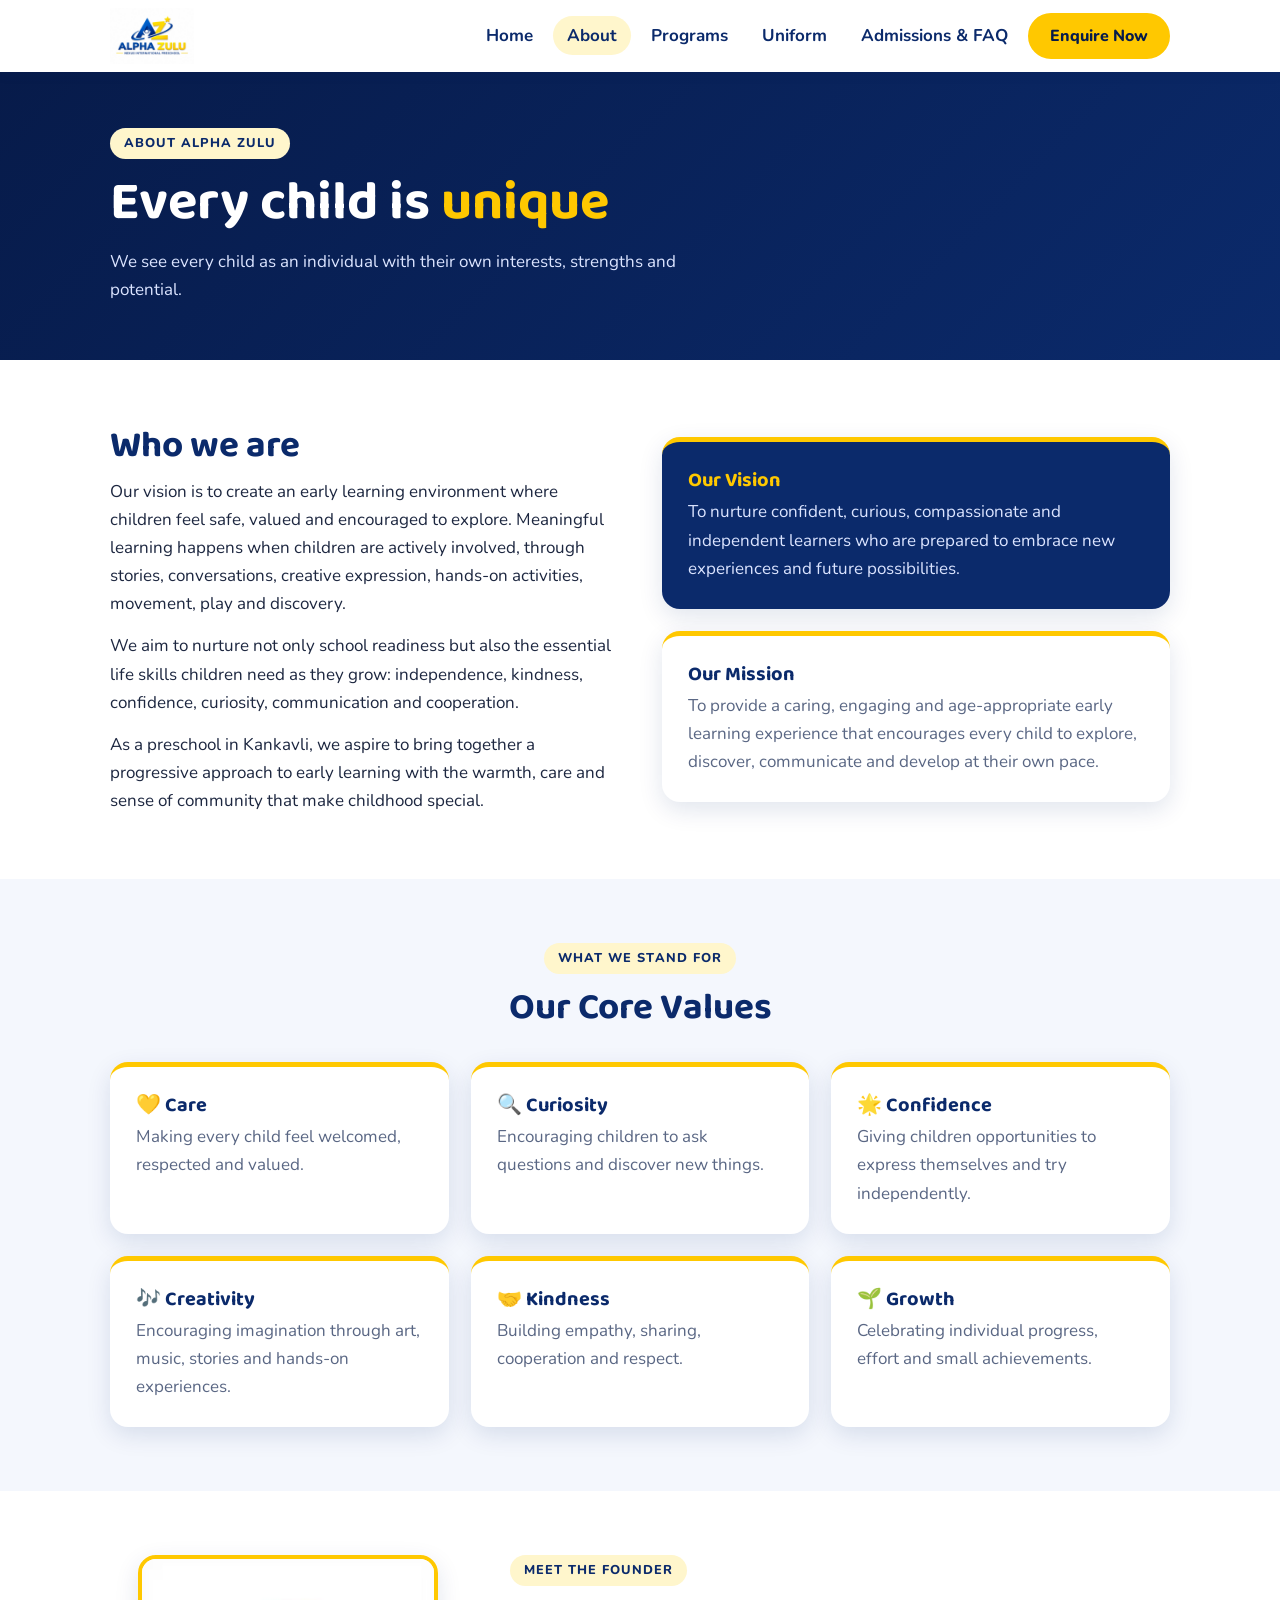
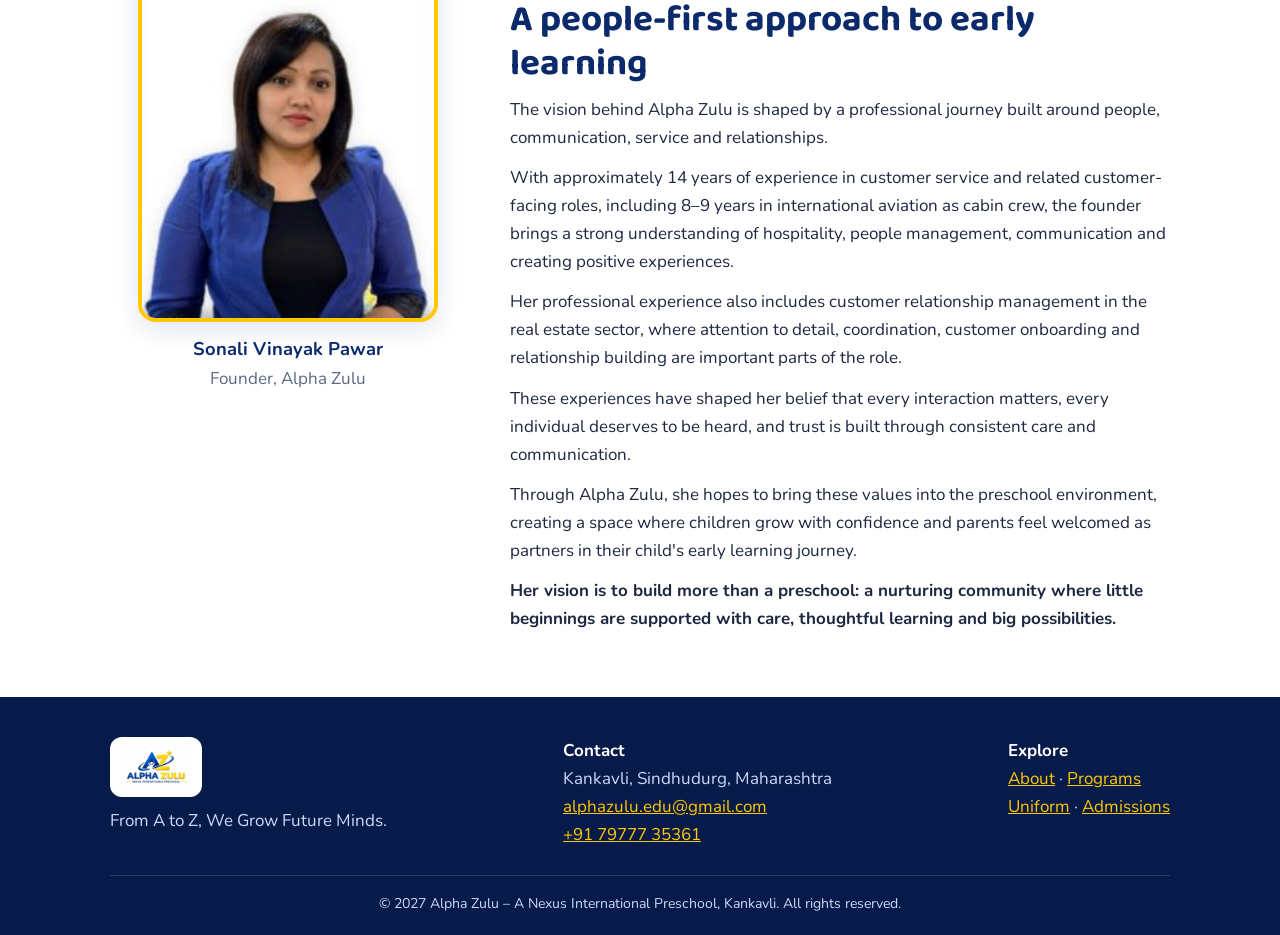
==== about.html @ 04980e69 "Add Alpha Zulu preschool website" ====
<!DOCTYPE html>
<html lang="en">
<head>
<meta charset="UTF-8">
<meta name="viewport" content="width=device-width,initial-scale=1">
<title>About Us | Alpha Zulu Preschool, Kankavli</title>
<meta name="description" content="Learn about Alpha Zulu's vision, mission, core values and founder.">
<link rel="icon" href="assets/logo.jpg">
<link href="https://fonts.googleapis.com/css2?family=Baloo+2:wght@600;700&family=Nunito:wght@400;600;700;800&display=swap" rel="stylesheet">
<link rel="stylesheet" href="style.css">
</head>
<body>
<header><div class="nav">
  <a href="index.html"><img src="assets/logo.jpg" alt="Alpha Zulu logo"></a>
  <button class="menu-btn" aria-label="Menu">☰</button>
  <ul>
    <li><a class="link" href="index.html">Home</a></li>
    <li><a class="link active" href="about.html">About</a></li>
    <li><a class="link" href="programs.html">Programs</a></li>
    <li><a class="link" href="uniform.html">Uniform</a></li>
    <li><a class="link" href="admissions.html">Admissions &amp; FAQ</a></li>
    <li><a class="btn primary" href="admissions.html#enquire" style="padding:8px 20px">Enquire Now</a></li>
  </ul>
</div></header>

<section class="hero page-hero">
  <div class="wrap"><span class="eyebrow">About Alpha Zulu</span><h1>Every child is <span>unique</span></h1>
  <p style="margin-top:12px">We see every child as an individual with their own interests, strengths and potential.</p></div>
</section>

<section>
  <div class="wrap two">
    <div>
      <h2>Who we are</h2>
      <p>Our vision is to create an early learning environment where children feel safe, valued and encouraged to explore. Meaningful learning happens when children are actively involved, through stories, conversations, creative expression, hands-on activities, movement, play and discovery.</p>
      <p style="margin-top:14px">We aim to nurture not only school readiness but also the essential life skills children need as they grow: independence, kindness, confidence, curiosity, communication and cooperation.</p>
      <p style="margin-top:14px">As a preschool in Kankavli, we aspire to bring together a progressive approach to early learning with the warmth, care and sense of community that make childhood special.</p>
    </div>
    <div class="grid" style="margin-top:0">
      <div class="card navy"><h3>Our Vision</h3><p>To nurture confident, curious, compassionate and independent learners who are prepared to embrace new experiences and future possibilities.</p></div>
      <div class="card"><h3>Our Mission</h3><p>To provide a caring, engaging and age-appropriate early learning experience that encourages every child to explore, discover, communicate and develop at their own pace.</p></div>
    </div>
  </div>
</section>

<section class="alt">
  <div class="wrap">
    <div class="center"><span class="eyebrow">What we stand for</span><h2>Our Core Values</h2></div>
    <div class="grid g3">
      <div class="card"><h3>💛 Care</h3><p>Making every child feel welcomed, respected and valued.</p></div>
      <div class="card"><h3>🔍 Curiosity</h3><p>Encouraging children to ask questions and discover new things.</p></div>
      <div class="card"><h3>🌟 Confidence</h3><p>Giving children opportunities to express themselves and try independently.</p></div>
      <div class="card"><h3>🎶 Creativity</h3><p>Encouraging imagination through art, music, stories and hands-on experiences.</p></div>
      <div class="card"><h3>🤝 Kindness</h3><p>Building empathy, sharing, cooperation and respect.</p></div>
      <div class="card"><h3>🌱 Growth</h3><p>Celebrating individual progress, effort and small achievements.</p></div>
    </div>
  </div>
</section>

<section>
  <div class="wrap two" style="grid-template-columns:.7fr 1.3fr;align-items:start">
    <div>
      <img class="founder-img" src="assets/founder.jpg" alt="Sonali Vinayak Pawar, Founder of Alpha Zulu">
      <p class="center" style="margin-top:12px"><b style="color:var(--navy);font-size:1.15rem">Sonali Vinayak Pawar</b><br><span style="color:var(--muted)">Founder, Alpha Zulu</span></p>
    </div>
    <div>
      <span class="eyebrow">Meet the Founder</span>
      <h2>A people-first approach to early learning</h2>
      <p>The vision behind Alpha Zulu is shaped by a professional journey built around people, communication, service and relationships.</p>
      <p style="margin-top:12px">With approximately 14 years of experience in customer service and related customer-facing roles, including 8–9 years in international aviation as cabin crew, the founder brings a strong understanding of hospitality, people management, communication and creating positive experiences.</p>
      <p style="margin-top:12px">Her professional experience also includes customer relationship management in the real estate sector, where attention to detail, coordination, customer onboarding and relationship building are important parts of the role.</p>
      <p style="margin-top:12px">These experiences have shaped her belief that every interaction matters, every individual deserves to be heard, and trust is built through consistent care and communication.</p>
      <p style="margin-top:12px">Through Alpha Zulu, she hopes to bring these values into the preschool environment, creating a space where children grow with confidence and parents feel welcomed as partners in their child's early learning journey.</p>
      <p style="margin-top:12px"><b>Her vision is to build more than a preschool: a nurturing community where little beginnings are supported with care, thoughtful learning and big possibilities.</b></p>
    </div>
  </div>
</section>

<footer><div class="wrap">
  <div class="foot">
    <div><img class="logo" src="assets/logo.jpg" alt="Alpha Zulu"><p style="margin-top:10px">From A to Z, We Grow Future Minds.</p></div>
    <div><b style="color:#fff">Contact</b><br>Kankavli, Sindhudurg, Maharashtra<br><a href="mailto:alphazulu.edu@gmail.com">alphazulu.edu@gmail.com</a><br><a href="tel:+917977735361">+91 79777 35361</a></div>
    <div><b style="color:#fff">Explore</b><br><a href="about.html">About</a> · <a href="programs.html">Programs</a><br><a href="uniform.html">Uniform</a> · <a href="admissions.html">Admissions</a></div>
  </div>
  <p class="copy">© 2027 Alpha Zulu – A Nexus International Preschool, Kankavli. All rights reserved.</p>
</div></footer>
<script src="script.js"></script>
</body>
</html>
---- style.css ----
:root{
  --navy:#0b2a6b; --navy-dark:#071b4a; --yellow:#ffc800; --yellow-soft:#fff6cc;
  --white:#fff; --cloud:#f4f7fd; --text:#1d2740; --muted:#5a6784;
  --radius:18px; --shadow:0 8px 24px rgba(11,42,107,.12);
}
*{box-sizing:border-box;margin:0;padding:0}
html{scroll-behavior:smooth}
body{font-family:'Nunito',system-ui,-apple-system,Segoe UI,sans-serif;color:var(--text);background:#fff;line-height:1.65;font-size:17px}
h1,h2,h3{font-family:'Baloo 2','Nunito',sans-serif;color:var(--navy);line-height:1.2}
h1{font-size:clamp(2.1rem,5vw,3.4rem)} h2{font-size:clamp(1.7rem,3.5vw,2.3rem);margin-bottom:.6rem} h3{font-size:1.25rem;margin-bottom:.4rem}
img{max-width:100%;display:block}
a{color:var(--navy)}
.wrap{max-width:1100px;margin:0 auto;padding:0 20px}
section{padding:64px 0}
.alt{background:var(--cloud)}
.eyebrow{display:inline-block;background:var(--yellow-soft);color:var(--navy);font-weight:800;font-size:.8rem;letter-spacing:.08em;text-transform:uppercase;padding:5px 14px;border-radius:99px;margin-bottom:12px}
.center{text-align:center}
.lead{font-size:1.15rem;color:var(--muted);max-width:720px}
.center .lead{margin:0 auto}

/* header */
header{position:sticky;top:0;z-index:50;background:#fff;box-shadow:0 2px 12px rgba(11,42,107,.08)}
.nav{display:flex;align-items:center;justify-content:space-between;padding:8px 20px;max-width:1100px;margin:0 auto}
.nav img{height:56px;width:auto}
.nav ul{display:flex;gap:6px;list-style:none;align-items:center}
.nav a.link{text-decoration:none;font-weight:700;padding:8px 14px;border-radius:99px;color:var(--navy)}
.nav a.link:hover,.nav a.link.active{background:var(--yellow-soft)}
.menu-btn{display:none;background:none;border:0;font-size:1.8rem;color:var(--navy);cursor:pointer}

/* buttons */
.btn{display:inline-block;text-decoration:none;font-weight:800;padding:13px 26px;border-radius:99px;border:2px solid var(--navy);transition:.2s;cursor:pointer;font-size:1rem;font-family:inherit}
.btn.primary{background:var(--yellow);border-color:var(--yellow);color:var(--navy-dark)}
.btn.primary:hover{background:#ffd633;transform:translateY(-2px)}
.btn.ghost{background:transparent;color:var(--navy)}
.btn.ghost:hover{background:var(--navy);color:#fff}
.btn-row{display:flex;gap:12px;flex-wrap:wrap;margin-top:24px}

/* hero */
.hero{background:linear-gradient(135deg,var(--navy-dark),var(--navy));color:#fff;position:relative;overflow:hidden;padding:80px 0}
.hero h1,.hero h2{color:#fff}
.hero h1 span{color:var(--yellow)}
.hero .tag{color:var(--yellow);font-family:'Baloo 2',sans-serif;font-size:1.3rem;margin:6px 0 16px}
.hero p{max-width:600px;color:#dbe4ff}
.hero-grid{display:grid;grid-template-columns:1.2fr .8fr;gap:40px;align-items:center}
.logo-card{background:#fff;border-radius:28px;padding:20px;box-shadow:0 20px 50px rgba(0,0,0,.3);transform:rotate(2deg)}
.badge{display:inline-block;background:var(--yellow);color:var(--navy-dark);font-weight:800;padding:8px 18px;border-radius:99px;margin-top:20px}
.cloud{position:absolute;opacity:.08;font-size:9rem;user-select:none}
.page-hero{padding:56px 0}

/* cards */
.grid{display:grid;gap:22px;margin-top:32px}
.g2{grid-template-columns:repeat(2,1fr)} .g3{grid-template-columns:repeat(3,1fr)} .g4{grid-template-columns:repeat(4,1fr)}
.card{background:#fff;border-radius:var(--radius);padding:26px;box-shadow:var(--shadow);border-top:5px solid var(--yellow)}
.card .icon{font-size:2rem;margin-bottom:8px}
.card p{color:var(--muted)}
.card.navy{background:var(--navy);border-top-color:var(--yellow)} .card.navy h3{color:var(--yellow)} .card.navy p{color:#dbe4ff}
.prog .age{display:inline-block;font-size:.8rem;font-weight:800;background:var(--yellow-soft);padding:3px 12px;border-radius:99px;margin-bottom:10px}
.note{font-size:.92rem;color:var(--muted);margin-top:20px;font-style:italic}
.quote{font-family:'Baloo 2',sans-serif;font-size:clamp(1.4rem,3vw,2rem);color:var(--navy);text-align:center}
.quote span{color:#d9a900}

/* two col */
.two{display:grid;grid-template-columns:1fr 1fr;gap:44px;align-items:center}
.founder-photo{aspect-ratio:4/5;background:repeating-linear-gradient(45deg,#eaf0fb,#eaf0fb 12px,#f4f7fd 12px,#f4f7fd 24px);border:3px dashed var(--navy);border-radius:var(--radius);display:flex;align-items:center;justify-content:center;text-align:center;color:var(--navy);font-weight:700;padding:20px}
.founder-img{width:100%;max-width:300px;margin:0 auto;border-radius:var(--radius);box-shadow:var(--shadow);border:4px solid var(--yellow)}
.ph{background:var(--yellow-soft);padding:1px 8px;border-radius:6px}

/* uniform */
.uniform-img{border-radius:var(--radius);box-shadow:var(--shadow);cursor:zoom-in;width:100%}
.swatches{display:flex;gap:18px;flex-wrap:wrap;margin-top:18px}
.sw{display:flex;align-items:center;gap:10px;font-weight:700}
.sw i{width:34px;height:34px;border-radius:50%;border:2px solid #cfd8ee;display:inline-block}
.lightbox{position:fixed;inset:0;background:rgba(7,27,74,.92);display:none;align-items:center;justify-content:center;z-index:100;padding:20px;cursor:zoom-out;overflow:auto}
.lightbox.open{display:flex}
.lightbox img{max-height:95vh;border-radius:12px}

/* faq */
details{background:#fff;border-radius:14px;box-shadow:var(--shadow);padding:16px 22px;margin-bottom:14px}
summary{font-weight:800;color:var(--navy);cursor:pointer;font-size:1.05rem}
details p{margin-top:10px;color:var(--muted)}

/* form */
form{background:#fff;border-radius:var(--radius);padding:28px;box-shadow:var(--shadow);border-top:5px solid var(--yellow)}
label{display:block;font-weight:700;margin:14px 0 5px;color:var(--navy)}
input,select,textarea{width:100%;padding:12px 14px;border:2px solid #d5ddf0;border-radius:12px;font:inherit}
input:focus,select:focus,textarea:focus{outline:none;border-color:var(--navy)}
.info li{list-style:none;margin:12px 0}
.info b{color:var(--navy)}

/* footer */
footer{background:var(--navy-dark);color:#cdd8f7;padding:40px 0 20px}
footer a{color:var(--yellow)}
.foot{display:flex;justify-content:space-between;gap:30px;flex-wrap:wrap}
footer .logo{background:#fff;border-radius:12px;padding:6px 10px;height:60px;width:auto}
.copy{border-top:1px solid rgba(255,255,255,.15);margin-top:26px;padding-top:16px;font-size:.88rem;text-align:center}

@media(max-width:860px){
  .hero-grid,.two,.g2,.g3,.g4{grid-template-columns:1fr}
  .logo-card{transform:none;max-width:420px}
  .menu-btn{display:block}
  .nav ul{display:none;position:absolute;top:100%;left:0;right:0;background:#fff;flex-direction:column;padding:12px;box-shadow:0 8px 12px rgba(0,0,0,.1)}
  .nav ul.open{display:flex}
  section{padding:48px 0}
}
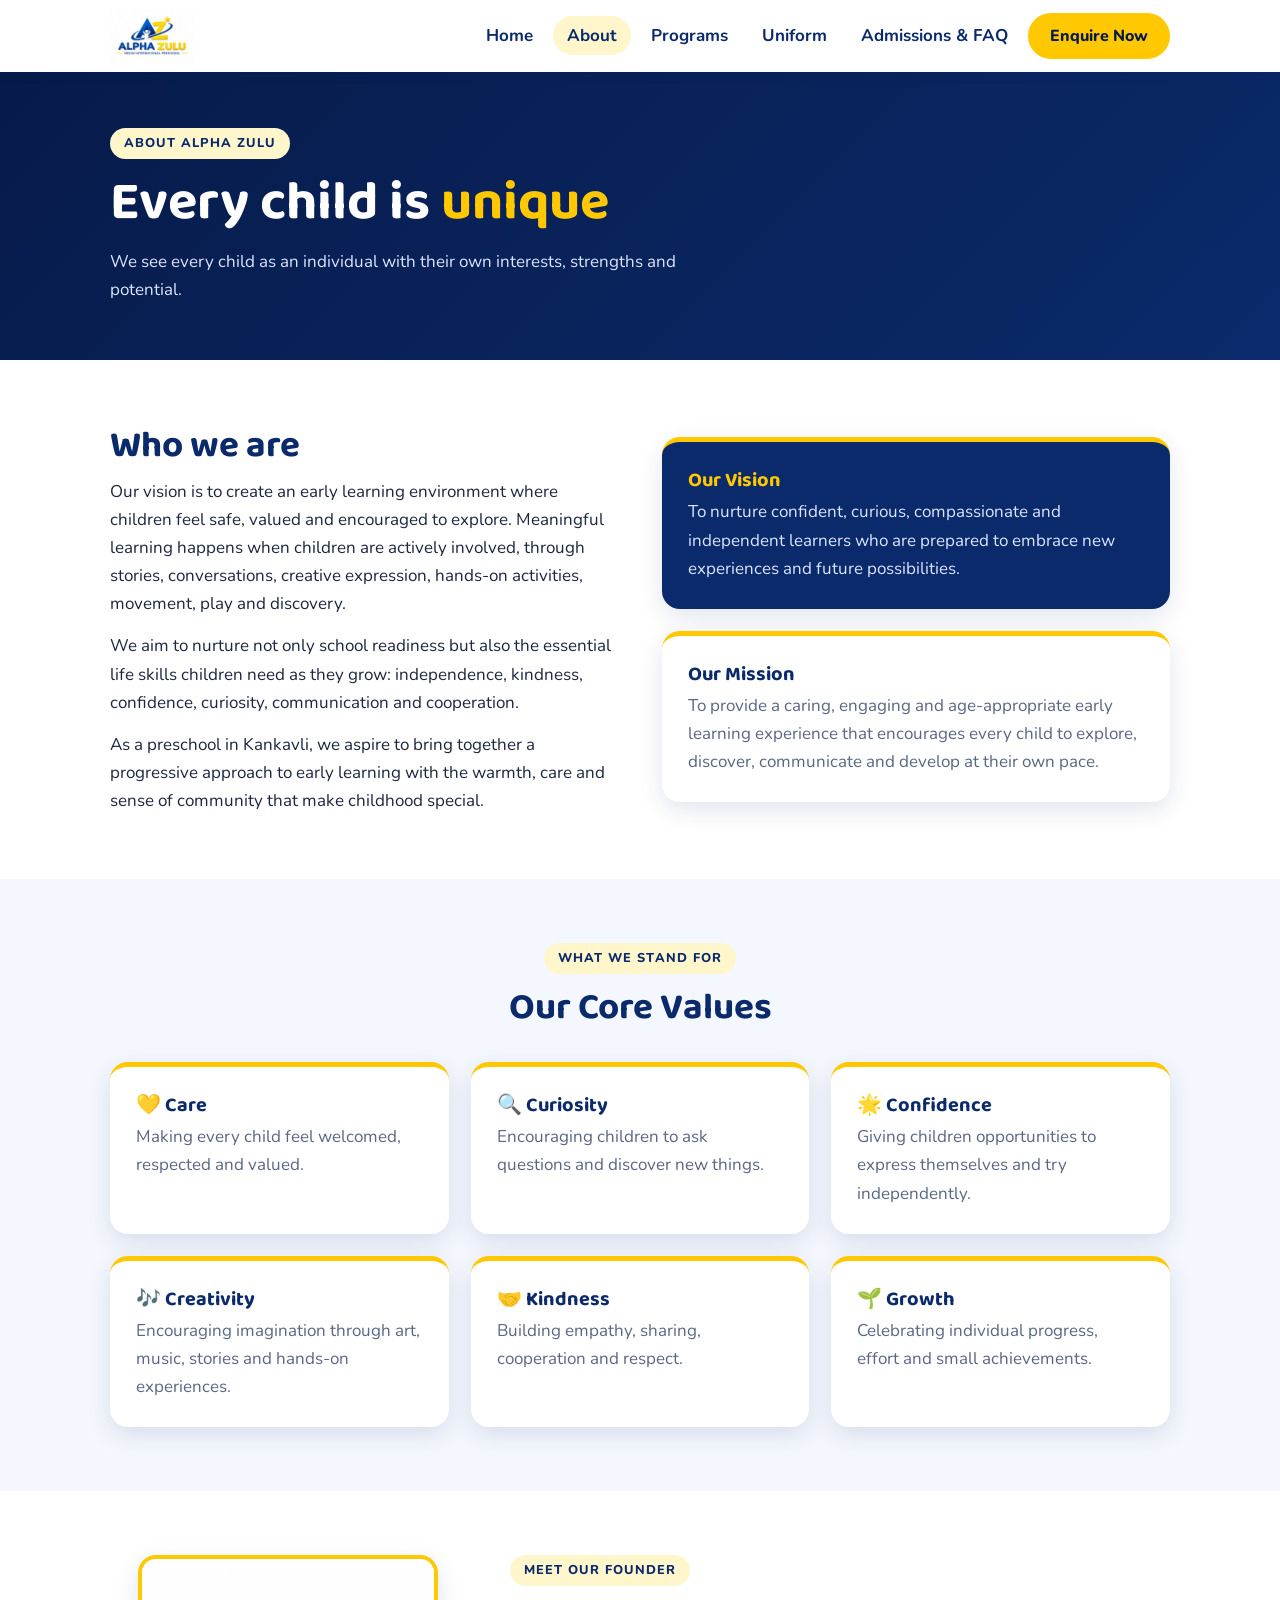
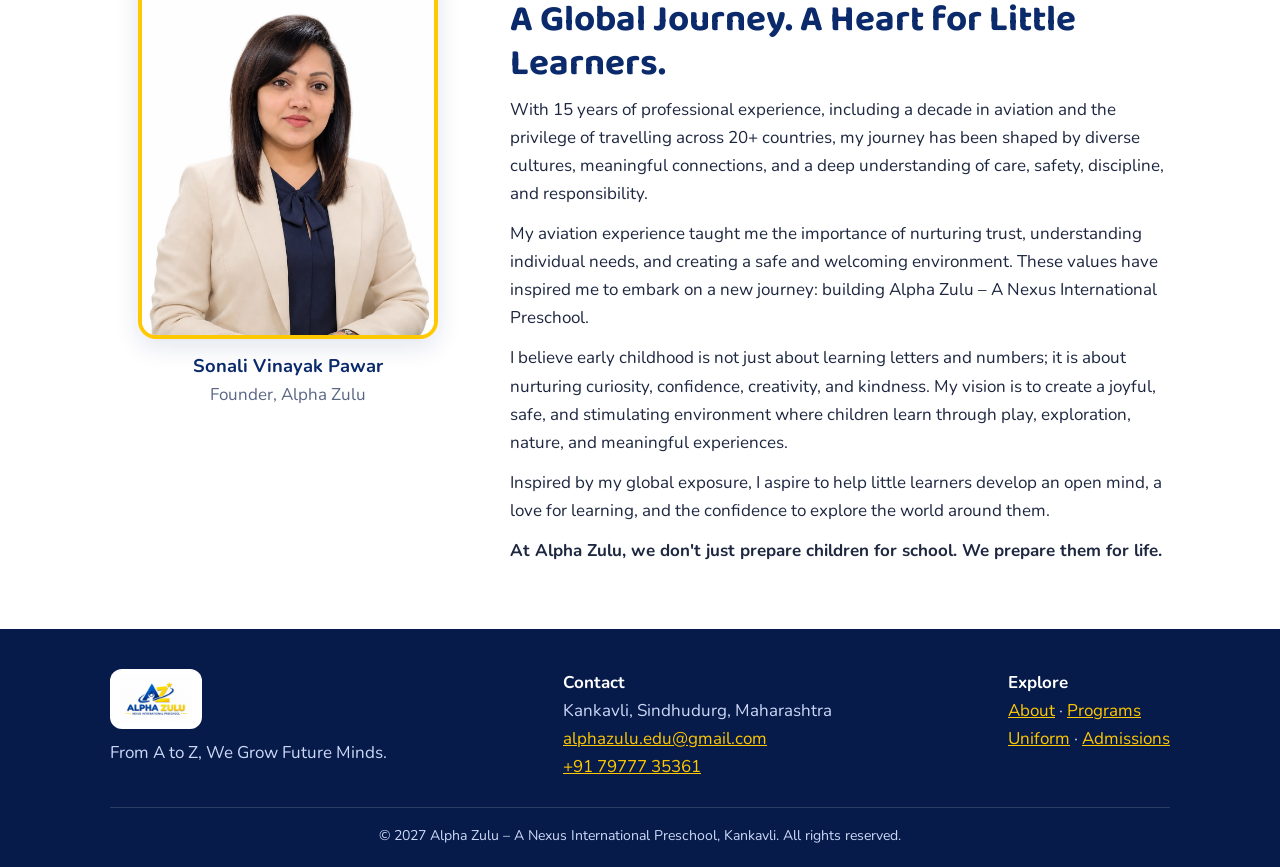
==== commit 9d10e6ec: "Update founder section with new photo and bio" ====
--- a/about.html
+++ b/about.html
@@ -64,14 +64,13 @@
       <p class="center" style="margin-top:12px"><b style="color:var(--navy);font-size:1.15rem">Sonali Vinayak Pawar</b><br><span style="color:var(--muted)">Founder, Alpha Zulu</span></p>
     </div>
     <div>
-      <span class="eyebrow">Meet the Founder</span>
-      <h2>A people-first approach to early learning</h2>
-      <p>The vision behind Alpha Zulu is shaped by a professional journey built around people, communication, service and relationships.</p>
-      <p style="margin-top:12px">With approximately 14 years of experience in customer service and related customer-facing roles, including 8–9 years in international aviation as cabin crew, the founder brings a strong understanding of hospitality, people management, communication and creating positive experiences.</p>
-      <p style="margin-top:12px">Her professional experience also includes customer relationship management in the real estate sector, where attention to detail, coordination, customer onboarding and relationship building are important parts of the role.</p>
-      <p style="margin-top:12px">These experiences have shaped her belief that every interaction matters, every individual deserves to be heard, and trust is built through consistent care and communication.</p>
-      <p style="margin-top:12px">Through Alpha Zulu, she hopes to bring these values into the preschool environment, creating a space where children grow with confidence and parents feel welcomed as partners in their child's early learning journey.</p>
-      <p style="margin-top:12px"><b>Her vision is to build more than a preschool: a nurturing community where little beginnings are supported with care, thoughtful learning and big possibilities.</b></p>
+      <span class="eyebrow">Meet Our Founder</span>
+      <h2>A Global Journey. A Heart for Little Learners.</h2>
+      <p>With 15 years of professional experience, including a decade in aviation and the privilege of travelling across 20+ countries, my journey has been shaped by diverse cultures, meaningful connections, and a deep understanding of care, safety, discipline, and responsibility.</p>
+      <p style="margin-top:12px">My aviation experience taught me the importance of nurturing trust, understanding individual needs, and creating a safe and welcoming environment. These values have inspired me to embark on a new journey: building Alpha Zulu – A Nexus International Preschool.</p>
+      <p style="margin-top:12px">I believe early childhood is not just about learning letters and numbers; it is about nurturing curiosity, confidence, creativity, and kindness. My vision is to create a joyful, safe, and stimulating environment where children learn through play, exploration, nature, and meaningful experiences.</p>
+      <p style="margin-top:12px">Inspired by my global exposure, I aspire to help little learners develop an open mind, a love for learning, and the confidence to explore the world around them.</p>
+      <p style="margin-top:12px"><b>At Alpha Zulu, we don't just prepare children for school. We prepare them for life.</b></p>
     </div>
   </div>
 </section>
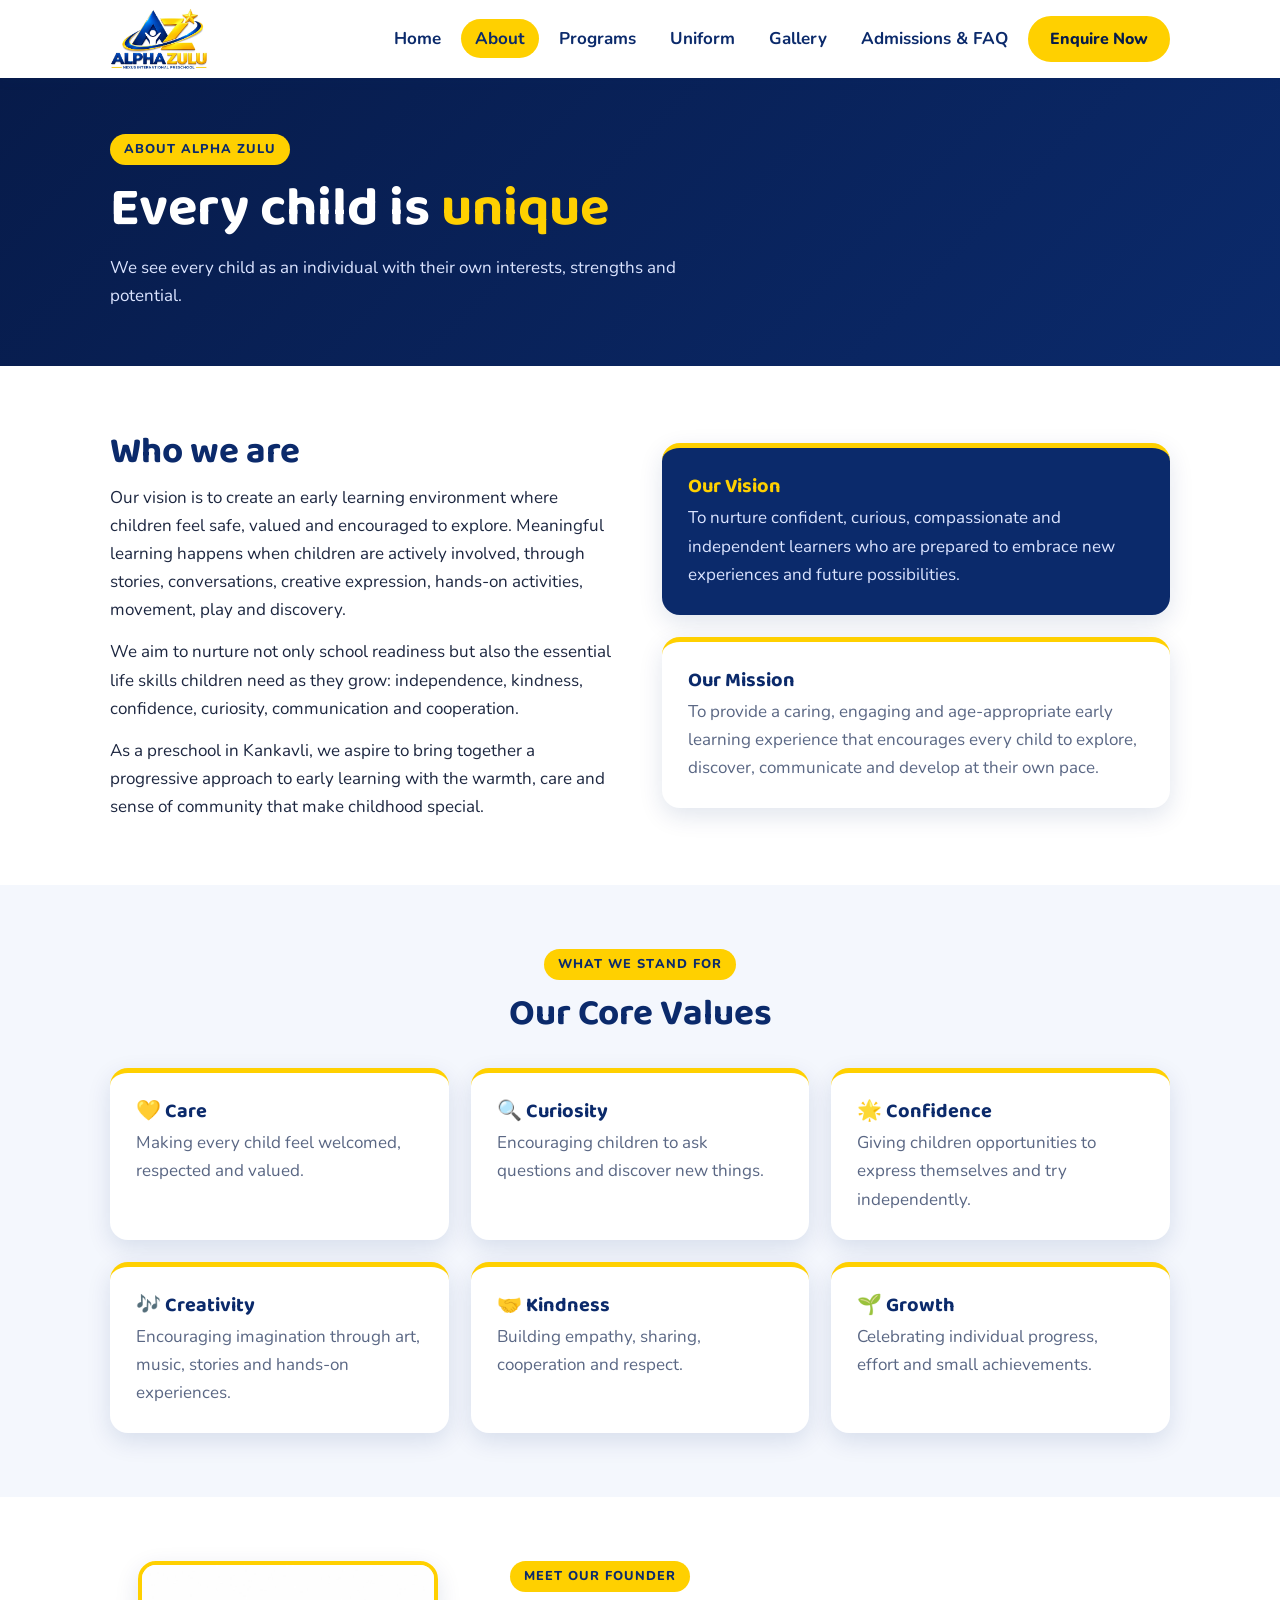
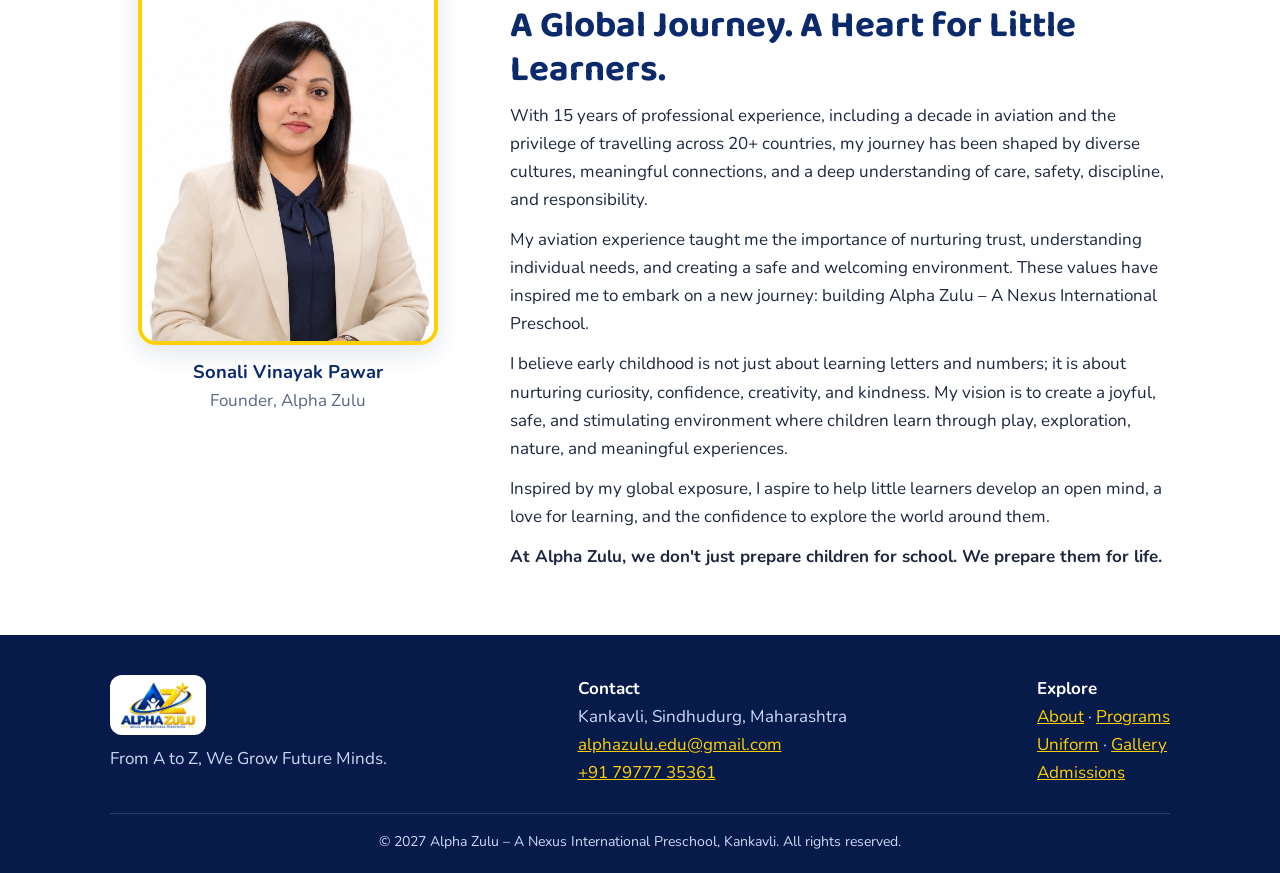
==== commit a4ec84ba: "New logo, brand yellow, admissions open now, add gallery page" ====
--- a/about.html
+++ b/about.html
@@ -18,6 +18,7 @@
     <li><a class="link active" href="about.html">About</a></li>
     <li><a class="link" href="programs.html">Programs</a></li>
     <li><a class="link" href="uniform.html">Uniform</a></li>
+    <li><a class="link" href="gallery.html">Gallery</a></li>
     <li><a class="link" href="admissions.html">Admissions &amp; FAQ</a></li>
     <li><a class="btn primary" href="admissions.html#enquire" style="padding:8px 20px">Enquire Now</a></li>
   </ul>
@@ -79,7 +80,7 @@
   <div class="foot">
     <div><img class="logo" src="assets/logo.jpg" alt="Alpha Zulu"><p style="margin-top:10px">From A to Z, We Grow Future Minds.</p></div>
     <div><b style="color:#fff">Contact</b><br>Kankavli, Sindhudurg, Maharashtra<br><a href="mailto:alphazulu.edu@gmail.com">alphazulu.edu@gmail.com</a><br><a href="tel:+917977735361">+91 79777 35361</a></div>
-    <div><b style="color:#fff">Explore</b><br><a href="about.html">About</a> · <a href="programs.html">Programs</a><br><a href="uniform.html">Uniform</a> · <a href="admissions.html">Admissions</a></div>
+    <div><b style="color:#fff">Explore</b><br><a href="about.html">About</a> · <a href="programs.html">Programs</a><br><a href="uniform.html">Uniform</a> · <a href="gallery.html">Gallery</a><br><a href="admissions.html">Admissions</a></div>
   </div>
   <p class="copy">© 2027 Alpha Zulu – A Nexus International Preschool, Kankavli. All rights reserved.</p>
 </div></footer>
--- a/style.css
+++ b/style.css
@@ -1,5 +1,5 @@
 :root{
-  --navy:#0b2a6b; --navy-dark:#071b4a; --yellow:#ffc800; --yellow-soft:#fff6cc;
+  --navy:#0b2a6b; --navy-dark:#071b4a; --yellow:#ffd000; --yellow-soft:#ffd000;
   --white:#fff; --cloud:#f4f7fd; --text:#1d2740; --muted:#5a6784;
   --radius:18px; --shadow:0 8px 24px rgba(11,42,107,.12);
 }
@@ -21,7 +21,12 @@
 /* header */
 header{position:sticky;top:0;z-index:50;background:#fff;box-shadow:0 2px 12px rgba(11,42,107,.08)}
 .nav{display:flex;align-items:center;justify-content:space-between;padding:8px 20px;max-width:1100px;margin:0 auto}
-.nav img{height:56px;width:auto}
+.nav img{height:62px;width:auto}
+.gallery{columns:3 260px;column-gap:18px;margin-top:32px}
+.gallery figure{break-inside:avoid;margin-bottom:18px;background:#fff;border-radius:var(--radius);box-shadow:var(--shadow);overflow:hidden;cursor:zoom-in}
+.gallery img{width:100%;display:block}
+.gallery figcaption{padding:10px 14px;font-weight:700;color:var(--navy);font-size:.95rem}
+.empty{text-align:center;color:var(--muted);padding:40px 0}
 .nav ul{display:flex;gap:6px;list-style:none;align-items:center}
 .nav a.link{text-decoration:none;font-weight:700;padding:8px 14px;border-radius:99px;color:var(--navy)}
 .nav a.link:hover,.nav a.link.active{background:var(--yellow-soft)}
@@ -57,7 +62,7 @@
 .prog .age{display:inline-block;font-size:.8rem;font-weight:800;background:var(--yellow-soft);padding:3px 12px;border-radius:99px;margin-bottom:10px}
 .note{font-size:.92rem;color:var(--muted);margin-top:20px;font-style:italic}
 .quote{font-family:'Baloo 2',sans-serif;font-size:clamp(1.4rem,3vw,2rem);color:var(--navy);text-align:center}
-.quote span{color:#d9a900}
+.quote span{color:var(--yellow)}
 
 /* two col */
 .two{display:grid;grid-template-columns:1fr 1fr;gap:44px;align-items:center}
